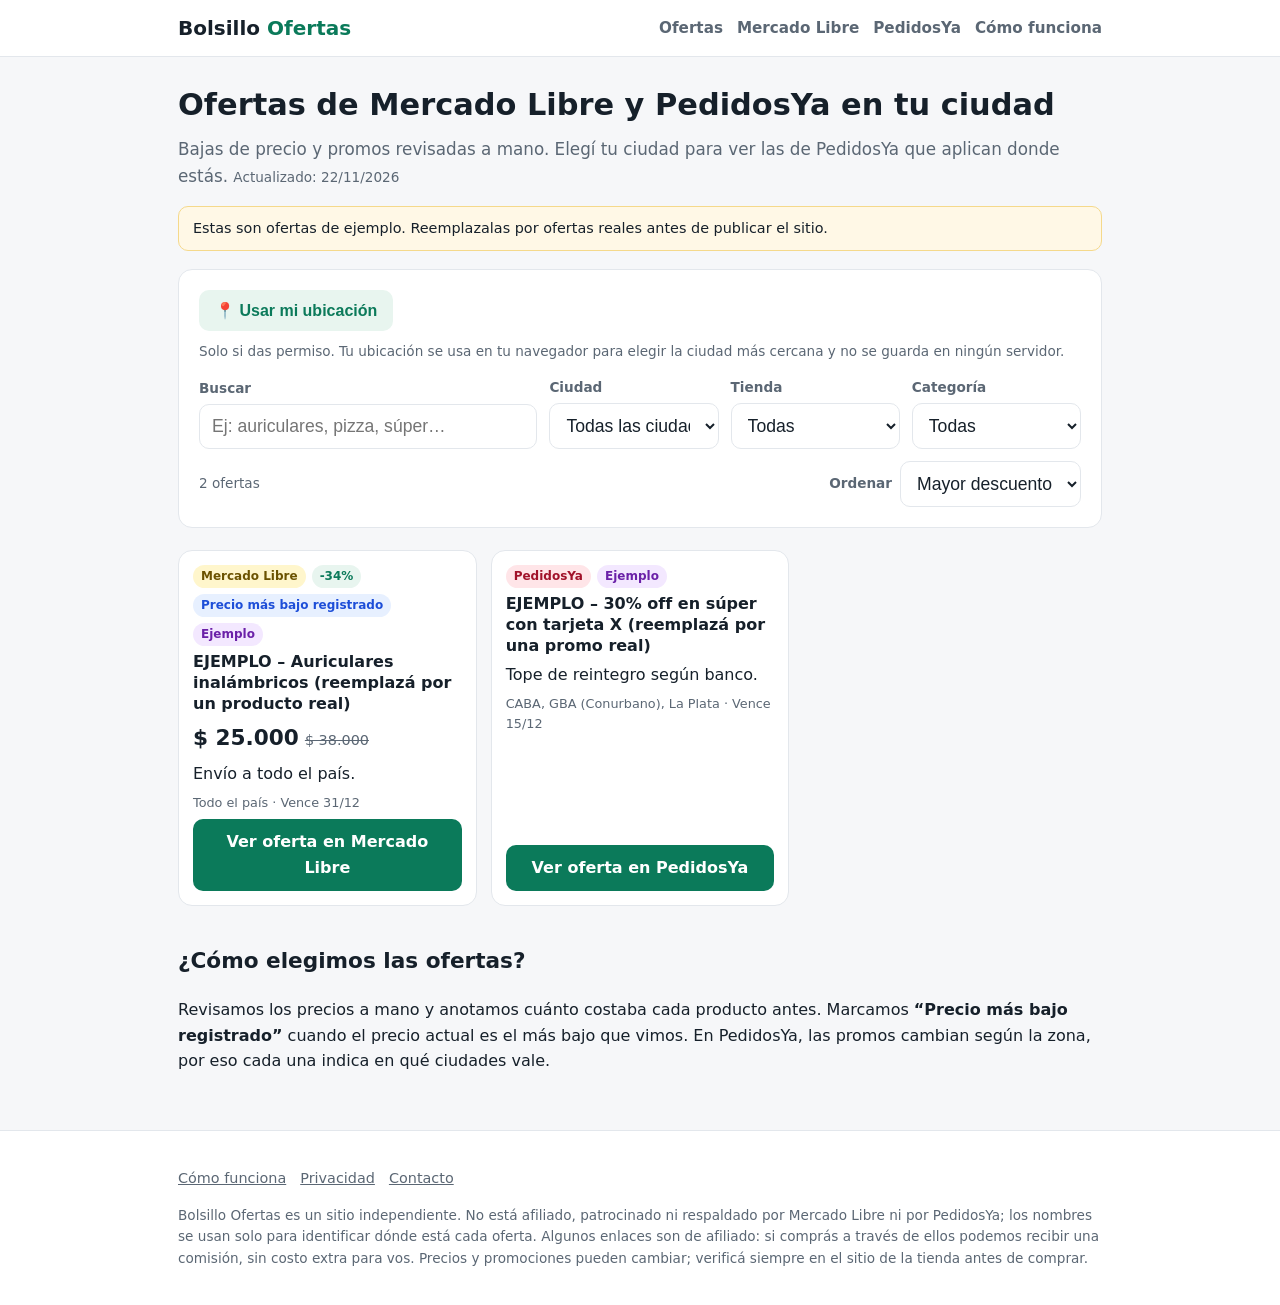
==== public/index.html @ 4b8d8bc1 "Sitio inicial de Bolsillo Ofertas Co-Authored-By: Claude Opus 5.5 <noreply@anthropic.com> Claude-Ses" ====
<!doctype html><html lang="es-AR"><head><meta charset="utf-8"><meta name="viewport" content="width=device-width,initial-scale=1"><link rel="stylesheet" href="assets/style.css">
<!-- AdSense: cuando te aprueben, descomentá y poné tu ID de editor
<script async src="https://pagead2.googlesyndication.com/pagead/js/adsbygoogle.js?client=ca-pub-XXXXXXXXXXXXXXXX" crossorigin="anonymous"></script> -->
<title>Ofertas de Mercado Libre y PedidosYa cerca tuyo | Bolsillo Ofertas</title>
<meta name="description" content="Ofertas y bajas de precio de Mercado Libre y promociones de PedidosYa en tu ciudad, revisadas a mano y actualizadas seguido.">
</head><body><header class="site"><div class="wrap"><a class="logo" href="index.html">Bolsillo<span> Ofertas</span></a><nav class="main"><a href="index.html">Ofertas</a><a href="index.html?tienda=mercadolibre">Mercado Libre</a><a href="index.html?tienda=pedidosya">PedidosYa</a><a href="acerca.html">Cómo funciona</a></nav></div></header>
<main><div class="wrap">
<h1>Ofertas de Mercado Libre y PedidosYa en tu ciudad</h1>
<p class="lead">Bajas de precio y promos revisadas a mano. Elegí tu ciudad para ver las de PedidosYa que aplican donde estás. <span id="updated" class="status"></span></p>
<p id="demo-notice" class="notice" hidden>Estas son ofertas de ejemplo. Reemplazalas por ofertas reales antes de publicar el sitio.</p>

<div class="card">
 <div class="loc"><button id="btn-loc" class="sec" type="button">📍 Usar mi ubicación</button>
 <span id="loc-status" class="status">Solo si das permiso. Tu ubicación se usa en tu navegador para elegir la ciudad más cercana y no se guarda en ningún servidor.</span></div>
 <div class="toolbar" style="margin-top:14px">
  <div class="full"><label for="q">Buscar</label><input id="q" type="search" placeholder="Ej: auriculares, pizza, súper…"></div>
  <div><label for="ciudad">Ciudad</label><select id="ciudad"></select></div>
  <div><label for="tienda">Tienda</label><select id="tienda"><option value="">Todas</option><option value="mercadolibre">Mercado Libre</option><option value="pedidosya">PedidosYa</option></select></div>
  <div><label for="cat">Categoría</label><select id="cat"></select></div>
 </div>
 <div style="display:flex;justify-content:space-between;align-items:center;margin-top:12px;gap:10px;flex-wrap:wrap">
  <span id="count" class="status"></span>
  <label style="display:flex;gap:8px;align-items:center;margin:0">Ordenar <select id="orden" style="width:auto"><option value="desc">Mayor descuento</option><option value="precio">Menor precio</option><option value="nuevo">Más nuevas</option></select></label>
 </div>
</div>

<div class="ad-slot"><!-- Bloque de anuncio AdSense --></div>
<section id="deals" class="deals" aria-live="polite"><p class="empty">Cargando ofertas…</p></section>
<div class="ad-slot"><!-- Bloque de anuncio AdSense --></div>

<h2>¿Cómo elegimos las ofertas?</h2>
<p>Revisamos los precios a mano y anotamos cuánto costaba cada producto antes. Marcamos <strong>“Precio más bajo registrado”</strong> cuando el precio actual es el más bajo que vimos. En PedidosYa, las promos cambian según la zona, por eso cada una indica en qué ciudades vale.</p>
</div></main>
<footer class="site"><div class="wrap"><p><a href="acerca.html">Cómo funciona</a><a href="privacidad.html">Privacidad</a><a href="mailto:contacto@bolsillo.online">Contacto</a></p><p class="disclaimer">Bolsillo Ofertas es un sitio independiente. No está afiliado, patrocinado ni respaldado por Mercado Libre ni por PedidosYa; los nombres se usan solo para identificar dónde está cada oferta. Algunos enlaces son de afiliado: si comprás a través de ellos podemos recibir una comisión, sin costo extra para vos. Precios y promociones pueden cambiar; verificá siempre en el sitio de la tienda antes de comprar.</p></div></footer>
<script src="assets/app.js"></script></body></html>
---- public/assets/style.css ----
:root{--bg:#f6f7f9;--card:#fff;--ink:#16202a;--muted:#5b6774;--brand:#0b7a5a;--brand-2:#e8f5ef;--line:#e3e7ec;--radius:14px}
*{box-sizing:border-box}
html{-webkit-text-size-adjust:100%}
body{margin:0;font-family:system-ui,-apple-system,"Segoe UI",Roboto,Arial,sans-serif;background:var(--bg);color:var(--ink);line-height:1.6}
a{color:var(--brand)}
.wrap{max-width:960px;margin:0 auto;padding:0 18px}
header.site{background:var(--card);border-bottom:1px solid var(--line)}
header.site .wrap{display:flex;align-items:center;justify-content:space-between;gap:12px;flex-wrap:wrap;padding-top:12px;padding-bottom:12px}
.logo{font-weight:800;font-size:1.25rem;text-decoration:none;color:var(--ink)}
.logo span{color:var(--brand)}
nav.main a{margin-left:14px;text-decoration:none;color:var(--muted);font-weight:600;font-size:.95rem}
nav.main a:hover,nav.main a[aria-current]{color:var(--brand)}
main{padding:24px 0 40px}
h1{font-size:1.9rem;line-height:1.2;margin:.2em 0 .4em}
h2{font-size:1.35rem;margin-top:1.8em}
h3{font-size:1.1rem}
.lead{color:var(--muted);font-size:1.05rem;margin-top:0}
.card{background:var(--card);border:1px solid var(--line);border-radius:var(--radius);padding:20px;margin:18px 0}
.grid{display:grid;gap:14px;grid-template-columns:repeat(auto-fit,minmax(200px,1fr))}
.tile{display:block;background:var(--card);border:1px solid var(--line);border-radius:var(--radius);padding:16px;text-decoration:none;color:var(--ink)}
.tile:hover{border-color:var(--brand)}
.tile strong{display:block;font-size:1.05rem}
.tile small{color:var(--muted)}
.rate-name{font-size:.85rem;color:var(--muted);text-transform:uppercase;letter-spacing:.04em}
.rate-val{font-size:1.5rem;font-weight:800}
.rate-sub{font-size:.85rem;color:var(--muted)}
form.conv{display:grid;gap:12px;grid-template-columns:1fr 1fr}
form.conv .full{grid-column:1/-1}
label{font-size:.85rem;font-weight:600;color:var(--muted);display:block;margin-bottom:4px}
input,select{width:100%;font-size:1.1rem;padding:11px 12px;border:1px solid var(--line);border-radius:10px;background:#fff;color:var(--ink)}
input:focus,select:focus{outline:2px solid var(--brand);border-color:transparent}
button{font-size:1rem;padding:11px 16px;border:0;border-radius:10px;background:var(--brand);color:#fff;font-weight:700;cursor:pointer}
.result{background:var(--brand-2);border-radius:10px;padding:16px;font-size:1.4rem;font-weight:800;text-align:center}
.result small{display:block;font-size:.85rem;font-weight:500;color:var(--muted)}
.status{font-size:.85rem;color:var(--muted)}
.status.err{color:#b42318}
table{width:100%;border-collapse:collapse;font-size:.95rem}
th,td{text-align:left;padding:9px 8px;border-bottom:1px solid var(--line)}
th{color:var(--muted);font-weight:600}
td.num{text-align:right;font-variant-numeric:tabular-nums}
.ad-slot{margin:22px 0;min-height:0}
.faq dt{font-weight:700;margin-top:14px}
.faq dd{margin:4px 0 0}
.disclaimer{font-size:.85rem;color:var(--muted)}
footer.site{border-top:1px solid var(--line);background:var(--card);padding:22px 0;font-size:.9rem;color:var(--muted)}
footer.site a{color:var(--muted);margin-right:14px}
@media (max-width:600px){form.conv{grid-template-columns:1fr}nav.main a{margin:0 12px 0 0}h1{font-size:1.55rem}}
/* --- Monitor de ofertas --- */
.toolbar{display:grid;gap:12px;grid-template-columns:2fr 1fr 1fr 1fr;align-items:end}
.loc{display:flex;gap:10px;align-items:center;flex-wrap:wrap}
.loc button.sec{background:var(--brand-2);color:var(--brand)}
.deals{display:grid;gap:14px;grid-template-columns:repeat(auto-fill,minmax(230px,1fr))}
.deal{background:var(--card);border:1px solid var(--line);border-radius:var(--radius);overflow:hidden;display:flex;flex-direction:column}
.deal img{width:100%;height:160px;object-fit:contain;background:#fff;border-bottom:1px solid var(--line)}
.deal .body{padding:14px;display:flex;flex-direction:column;gap:6px;flex:1}
.deal h3{margin:0;font-size:1rem;line-height:1.3}
.price{font-size:1.35rem;font-weight:800}
.old{color:var(--muted);text-decoration:line-through;font-size:.9rem;margin-left:6px;font-weight:500}
.badges{display:flex;gap:6px;flex-wrap:wrap}
.badge{font-size:.75rem;font-weight:700;padding:2px 8px;border-radius:99px;background:var(--brand-2);color:var(--brand)}
.badge.ml{background:#fff6cc;color:#6b5200}
.badge.py{background:#ffe5e8;color:#a1122a}
.badge.low{background:#e7f0ff;color:#1d4ed8}
.badge.demo{background:#f3e8ff;color:#6b21a8}
.deal .meta{font-size:.8rem;color:var(--muted)}
.deal a.go{margin-top:auto;display:block;text-align:center;background:var(--brand);color:#fff;text-decoration:none;font-weight:700;padding:10px;border-radius:10px}
.notice{background:#fff8e6;border:1px solid #f5d98b;border-radius:10px;padding:10px 14px;font-size:.9rem}
.empty{color:var(--muted);text-align:center;padding:30px}
textarea{width:100%;min-height:220px;font-family:ui-monospace,monospace;font-size:.85rem;padding:10px;border:1px solid var(--line);border-radius:10px}
@media (max-width:700px){.toolbar{grid-template-columns:1fr 1fr}.toolbar .full{grid-column:1/-1}}
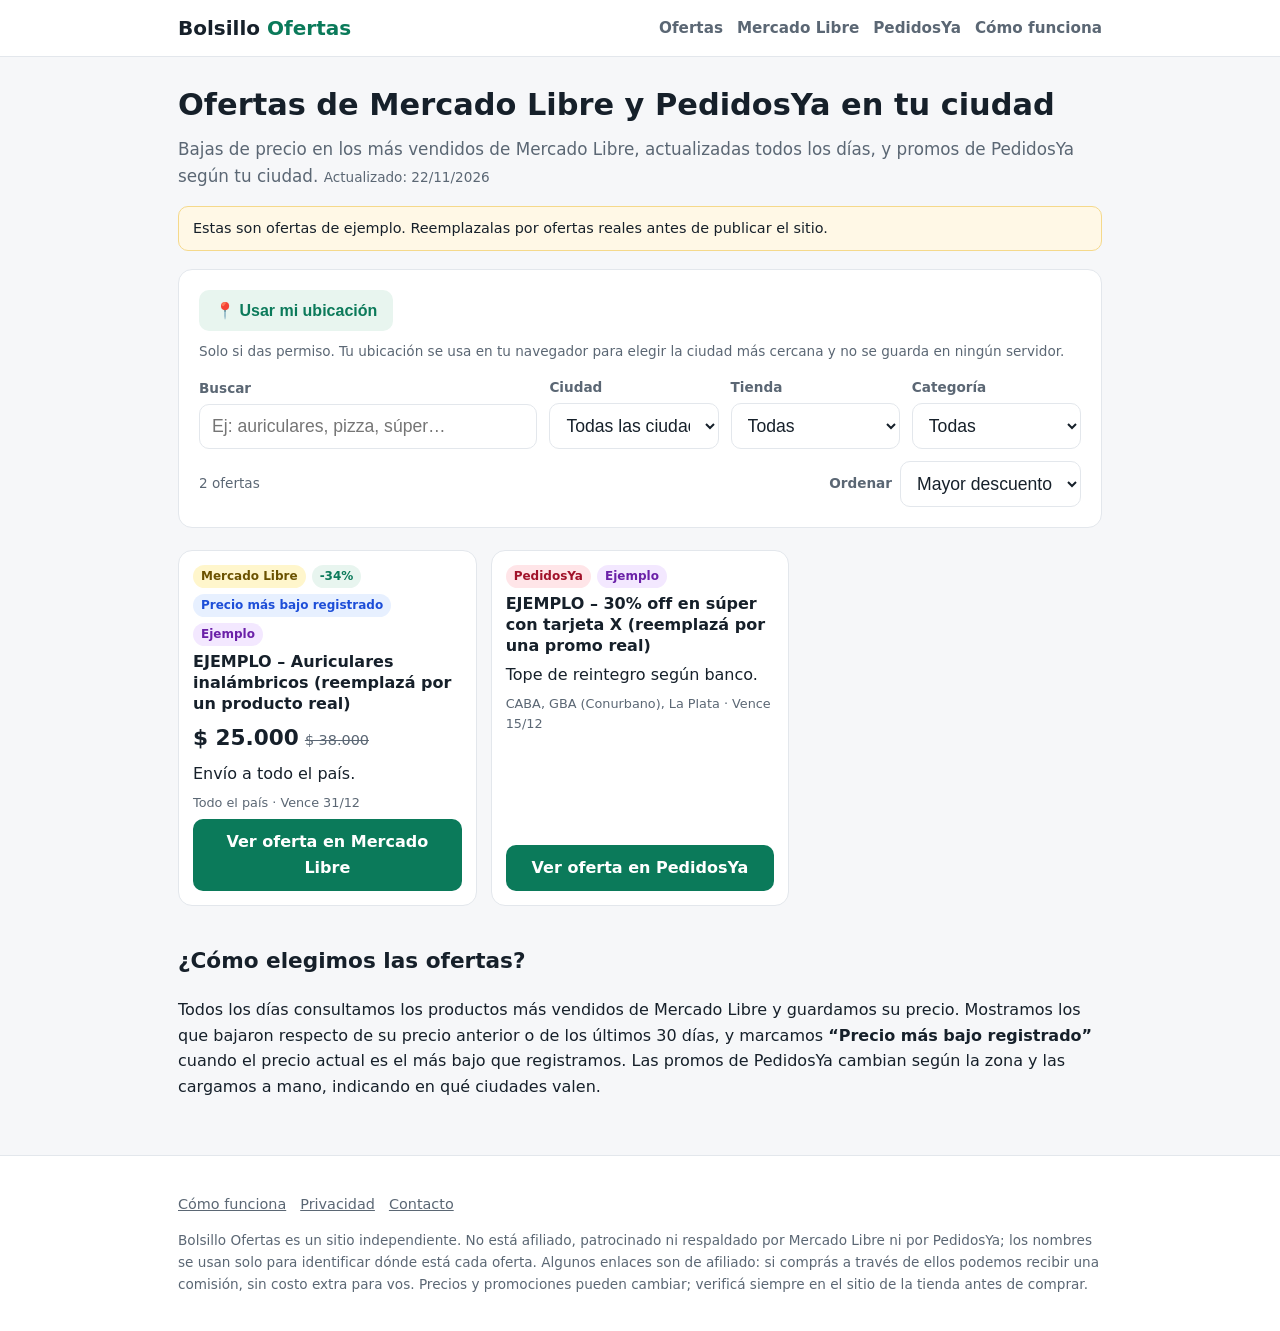
==== commit cbf73b48: "Actualización diaria automática de ofertas de Mercado Libre con la API oficial Co-Authored-By: Claud" ====
--- a/public/index.html
+++ b/public/index.html
@@ -6,7 +6,7 @@
 </head><body><header class="site"><div class="wrap"><a class="logo" href="index.html">Bolsillo<span> Ofertas</span></a><nav class="main"><a href="index.html">Ofertas</a><a href="index.html?tienda=mercadolibre">Mercado Libre</a><a href="index.html?tienda=pedidosya">PedidosYa</a><a href="acerca.html">Cómo funciona</a></nav></div></header>
 <main><div class="wrap">
 <h1>Ofertas de Mercado Libre y PedidosYa en tu ciudad</h1>
-<p class="lead">Bajas de precio y promos revisadas a mano. Elegí tu ciudad para ver las de PedidosYa que aplican donde estás. <span id="updated" class="status"></span></p>
+<p class="lead">Bajas de precio en los más vendidos de Mercado Libre, actualizadas todos los días, y promos de PedidosYa según tu ciudad. <span id="updated" class="status"></span></p>
 <p id="demo-notice" class="notice" hidden>Estas son ofertas de ejemplo. Reemplazalas por ofertas reales antes de publicar el sitio.</p>
 
 <div class="card">
@@ -29,7 +29,7 @@
 <div class="ad-slot"><!-- Bloque de anuncio AdSense --></div>
 
 <h2>¿Cómo elegimos las ofertas?</h2>
-<p>Revisamos los precios a mano y anotamos cuánto costaba cada producto antes. Marcamos <strong>“Precio más bajo registrado”</strong> cuando el precio actual es el más bajo que vimos. En PedidosYa, las promos cambian según la zona, por eso cada una indica en qué ciudades vale.</p>
+<p>Todos los días consultamos los productos más vendidos de Mercado Libre y guardamos su precio. Mostramos los que bajaron respecto de su precio anterior o de los últimos 30 días, y marcamos <strong>“Precio más bajo registrado”</strong> cuando el precio actual es el más bajo que registramos. Las promos de PedidosYa cambian según la zona y las cargamos a mano, indicando en qué ciudades valen.</p>
 </div></main>
 <footer class="site"><div class="wrap"><p><a href="acerca.html">Cómo funciona</a><a href="privacidad.html">Privacidad</a><a href="mailto:contacto@bolsillo.online">Contacto</a></p><p class="disclaimer">Bolsillo Ofertas es un sitio independiente. No está afiliado, patrocinado ni respaldado por Mercado Libre ni por PedidosYa; los nombres se usan solo para identificar dónde está cada oferta. Algunos enlaces son de afiliado: si comprás a través de ellos podemos recibir una comisión, sin costo extra para vos. Precios y promociones pueden cambiar; verificá siempre en el sitio de la tienda antes de comprar.</p></div></footer>
 <script src="assets/app.js"></script></body></html>
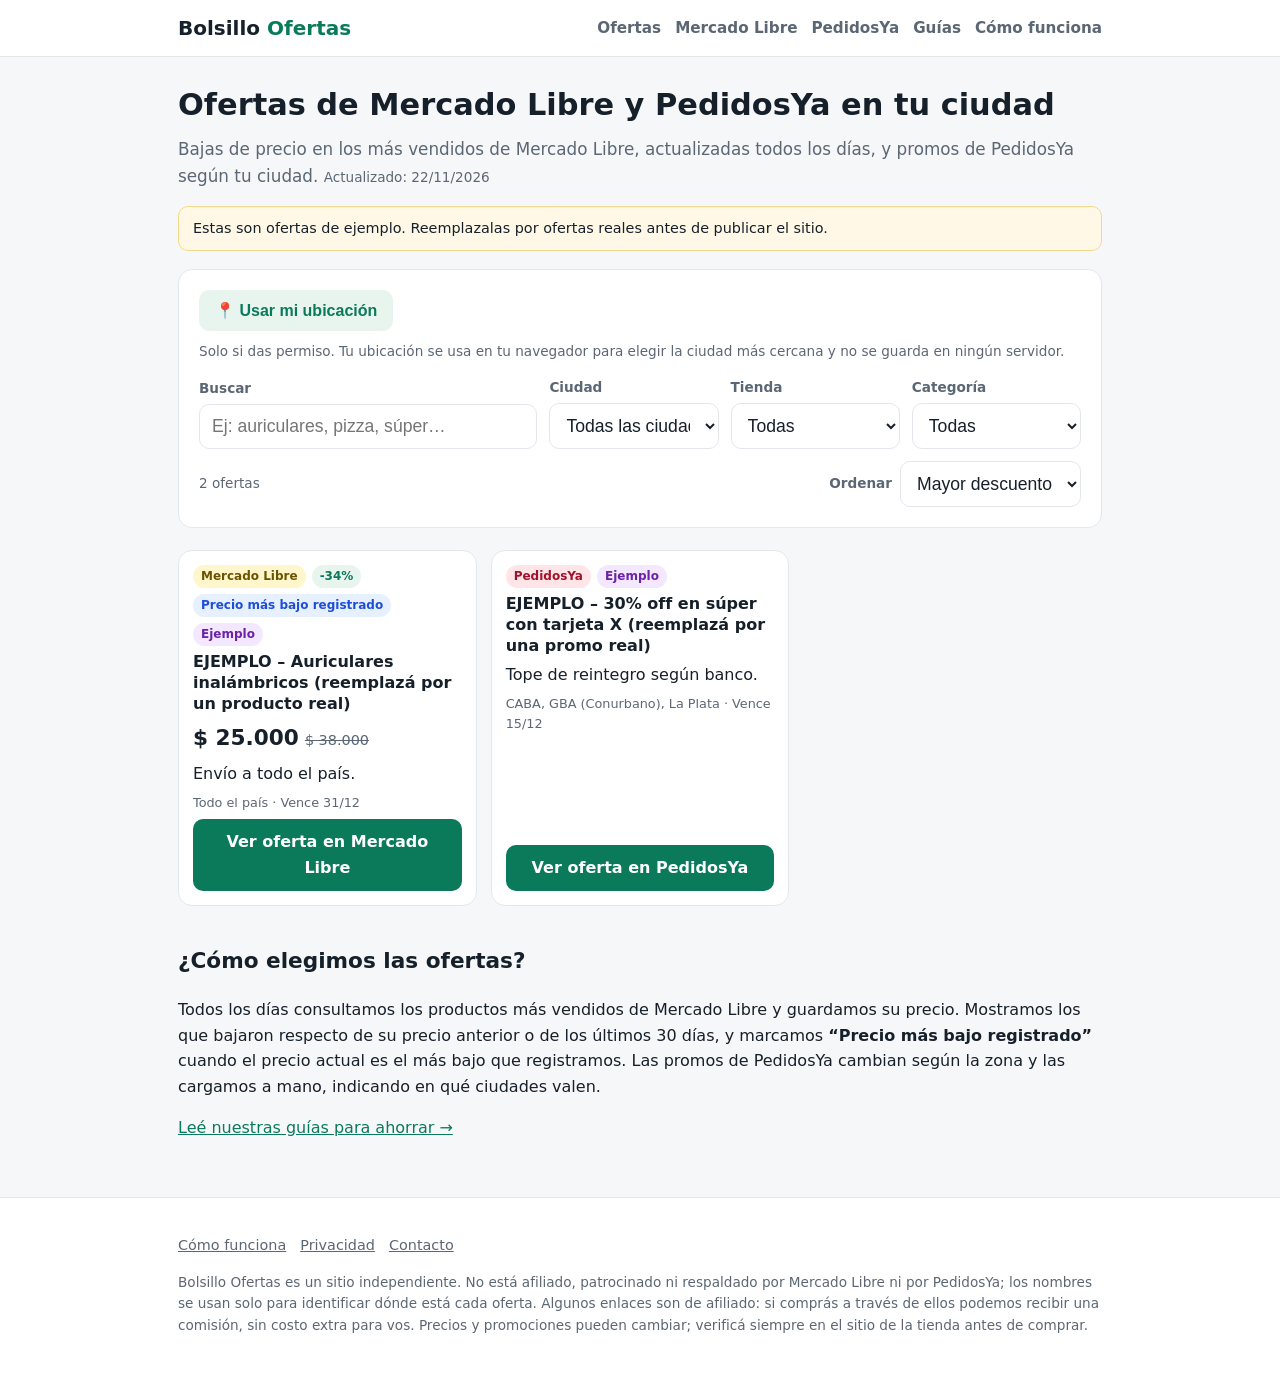
==== commit 16f2f943: "Guías de ahorro para contenido propio (AdSense) Co-Authored-By: Claude Opus 5.5 <noreply@anthropic.c" ====
--- a/public/index.html
+++ b/public/index.html
@@ -3,7 +3,7 @@
 <script async src="https://pagead2.googlesyndication.com/pagead/js/adsbygoogle.js?client=ca-pub-XXXXXXXXXXXXXXXX" crossorigin="anonymous"></script> -->
 <title>Ofertas de Mercado Libre y PedidosYa cerca tuyo | Bolsillo Ofertas</title>
 <meta name="description" content="Ofertas y bajas de precio de Mercado Libre y promociones de PedidosYa en tu ciudad, revisadas a mano y actualizadas seguido.">
-</head><body><header class="site"><div class="wrap"><a class="logo" href="index.html">Bolsillo<span> Ofertas</span></a><nav class="main"><a href="index.html">Ofertas</a><a href="index.html?tienda=mercadolibre">Mercado Libre</a><a href="index.html?tienda=pedidosya">PedidosYa</a><a href="acerca.html">Cómo funciona</a></nav></div></header>
+</head><body><header class="site"><div class="wrap"><a class="logo" href="index.html">Bolsillo<span> Ofertas</span></a><nav class="main"><a href="index.html">Ofertas</a><a href="index.html?tienda=mercadolibre">Mercado Libre</a><a href="index.html?tienda=pedidosya">PedidosYa</a><a href="guias.html">Guías</a><a href="acerca.html">Cómo funciona</a></nav></div></header>
 <main><div class="wrap">
 <h1>Ofertas de Mercado Libre y PedidosYa en tu ciudad</h1>
 <p class="lead">Bajas de precio en los más vendidos de Mercado Libre, actualizadas todos los días, y promos de PedidosYa según tu ciudad. <span id="updated" class="status"></span></p>
@@ -30,6 +30,7 @@
 
 <h2>¿Cómo elegimos las ofertas?</h2>
 <p>Todos los días consultamos los productos más vendidos de Mercado Libre y guardamos su precio. Mostramos los que bajaron respecto de su precio anterior o de los últimos 30 días, y marcamos <strong>“Precio más bajo registrado”</strong> cuando el precio actual es el más bajo que registramos. Las promos de PedidosYa cambian según la zona y las cargamos a mano, indicando en qué ciudades valen.</p>
+<p><a href="guias.html">Leé nuestras guías para ahorrar →</a></p>
 </div></main>
 <footer class="site"><div class="wrap"><p><a href="acerca.html">Cómo funciona</a><a href="privacidad.html">Privacidad</a><a href="mailto:contacto@bolsillo.online">Contacto</a></p><p class="disclaimer">Bolsillo Ofertas es un sitio independiente. No está afiliado, patrocinado ni respaldado por Mercado Libre ni por PedidosYa; los nombres se usan solo para identificar dónde está cada oferta. Algunos enlaces son de afiliado: si comprás a través de ellos podemos recibir una comisión, sin costo extra para vos. Precios y promociones pueden cambiar; verificá siempre en el sitio de la tienda antes de comprar.</p></div></footer>
 <script src="assets/app.js"></script></body></html>
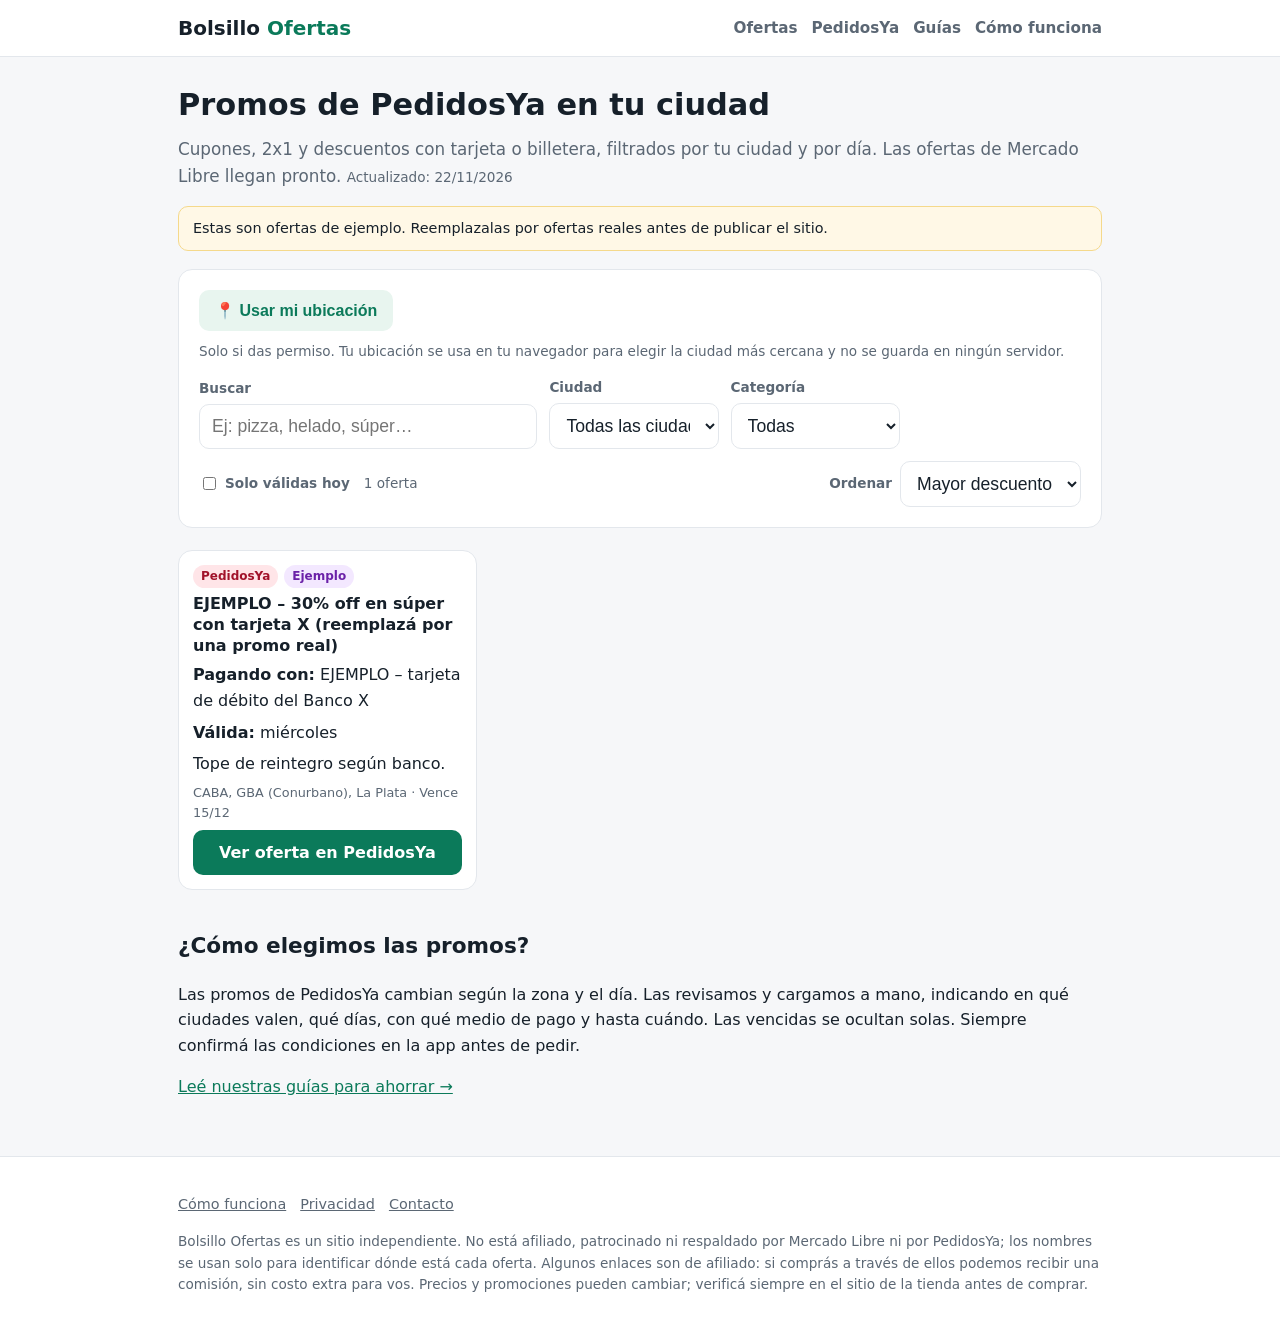
==== commit e9672e3d: "Enfocar en PedidosYa: Mercado Libre deshabilitado temporalmente; cupón, días y medio de pago Co-Auth" ====
--- a/public/index.html
+++ b/public/index.html
@@ -1,25 +1,26 @@
 <!doctype html><html lang="es-AR"><head><meta charset="utf-8"><meta name="viewport" content="width=device-width,initial-scale=1"><link rel="stylesheet" href="assets/style.css">
 <!-- AdSense: cuando te aprueben, descomentá y poné tu ID de editor
 <script async src="https://pagead2.googlesyndication.com/pagead/js/adsbygoogle.js?client=ca-pub-XXXXXXXXXXXXXXXX" crossorigin="anonymous"></script> -->
-<title>Ofertas de Mercado Libre y PedidosYa cerca tuyo | Bolsillo Ofertas</title>
-<meta name="description" content="Ofertas y bajas de precio de Mercado Libre y promociones de PedidosYa en tu ciudad, revisadas a mano y actualizadas seguido.">
-</head><body><header class="site"><div class="wrap"><a class="logo" href="index.html">Bolsillo<span> Ofertas</span></a><nav class="main"><a href="index.html">Ofertas</a><a href="index.html?tienda=mercadolibre">Mercado Libre</a><a href="index.html?tienda=pedidosya">PedidosYa</a><a href="guias.html">Guías</a><a href="acerca.html">Cómo funciona</a></nav></div></header>
+<title>Promos y cupones de PedidosYa en tu ciudad | Bolsillo Ofertas</title>
+<meta name="description" content="Promos, cupones y descuentos con tarjeta para PedidosYa, filtrados por tu ciudad y por día de la semana.">
+</head><body><header class="site"><div class="wrap"><a class="logo" href="index.html">Bolsillo<span> Ofertas</span></a><nav class="main"><a href="index.html">Ofertas</a><a href="index.html?tienda=pedidosya">PedidosYa</a><a href="guias.html">Guías</a><a href="acerca.html">Cómo funciona</a></nav></div></header>
 <main><div class="wrap">
-<h1>Ofertas de Mercado Libre y PedidosYa en tu ciudad</h1>
-<p class="lead">Bajas de precio en los más vendidos de Mercado Libre, actualizadas todos los días, y promos de PedidosYa según tu ciudad. <span id="updated" class="status"></span></p>
+<h1>Promos de PedidosYa en tu ciudad</h1>
+<p class="lead">Cupones, 2x1 y descuentos con tarjeta o billetera, filtrados por tu ciudad y por día. Las ofertas de Mercado Libre llegan pronto. <span id="updated" class="status"></span></p>
+<p id="ml-notice" class="notice" hidden>Las ofertas de Mercado Libre están deshabilitadas por ahora. Vuelven pronto.</p>
 <p id="demo-notice" class="notice" hidden>Estas son ofertas de ejemplo. Reemplazalas por ofertas reales antes de publicar el sitio.</p>
 
 <div class="card">
  <div class="loc"><button id="btn-loc" class="sec" type="button">📍 Usar mi ubicación</button>
  <span id="loc-status" class="status">Solo si das permiso. Tu ubicación se usa en tu navegador para elegir la ciudad más cercana y no se guarda en ningún servidor.</span></div>
  <div class="toolbar" style="margin-top:14px">
-  <div class="full"><label for="q">Buscar</label><input id="q" type="search" placeholder="Ej: auriculares, pizza, súper…"></div>
+  <div class="full"><label for="q">Buscar</label><input id="q" type="search" placeholder="Ej: pizza, helado, súper…"></div>
   <div><label for="ciudad">Ciudad</label><select id="ciudad"></select></div>
-  <div><label for="tienda">Tienda</label><select id="tienda"><option value="">Todas</option><option value="mercadolibre">Mercado Libre</option><option value="pedidosya">PedidosYa</option></select></div>
+  <div id="tienda-box"><label for="tienda">Tienda</label><select id="tienda"><option value="">Todas</option><option value="mercadolibre">Mercado Libre</option><option value="pedidosya">PedidosYa</option></select></div>
   <div><label for="cat">Categoría</label><select id="cat"></select></div>
  </div>
  <div style="display:flex;justify-content:space-between;align-items:center;margin-top:12px;gap:10px;flex-wrap:wrap">
-  <span id="count" class="status"></span>
+  <span style="display:flex;gap:14px;align-items:center"><label style="display:flex;gap:6px;align-items:center;margin:0"><input type="checkbox" id="hoy" style="width:auto"> Solo válidas hoy</label><span id="count" class="status"></span></span>
   <label style="display:flex;gap:8px;align-items:center;margin:0">Ordenar <select id="orden" style="width:auto"><option value="desc">Mayor descuento</option><option value="precio">Menor precio</option><option value="nuevo">Más nuevas</option></select></label>
  </div>
 </div>
@@ -28,8 +29,8 @@
 <section id="deals" class="deals" aria-live="polite"><p class="empty">Cargando ofertas…</p></section>
 <div class="ad-slot"><!-- Bloque de anuncio AdSense --></div>
 
-<h2>¿Cómo elegimos las ofertas?</h2>
-<p>Todos los días consultamos los productos más vendidos de Mercado Libre y guardamos su precio. Mostramos los que bajaron respecto de su precio anterior o de los últimos 30 días, y marcamos <strong>“Precio más bajo registrado”</strong> cuando el precio actual es el más bajo que registramos. Las promos de PedidosYa cambian según la zona y las cargamos a mano, indicando en qué ciudades valen.</p>
+<h2>¿Cómo elegimos las promos?</h2>
+<p>Las promos de PedidosYa cambian según la zona y el día. Las revisamos y cargamos a mano, indicando en qué ciudades valen, qué días, con qué medio de pago y hasta cuándo. Las vencidas se ocultan solas. Siempre confirmá las condiciones en la app antes de pedir.</p>
 <p><a href="guias.html">Leé nuestras guías para ahorrar →</a></p>
 </div></main>
 <footer class="site"><div class="wrap"><p><a href="acerca.html">Cómo funciona</a><a href="privacidad.html">Privacidad</a><a href="mailto:contacto@bolsillo.online">Contacto</a></p><p class="disclaimer">Bolsillo Ofertas es un sitio independiente. No está afiliado, patrocinado ni respaldado por Mercado Libre ni por PedidosYa; los nombres se usan solo para identificar dónde está cada oferta. Algunos enlaces son de afiliado: si comprás a través de ellos podemos recibir una comisión, sin costo extra para vos. Precios y promociones pueden cambiar; verificá siempre en el sitio de la tienda antes de comprar.</p></div></footer>
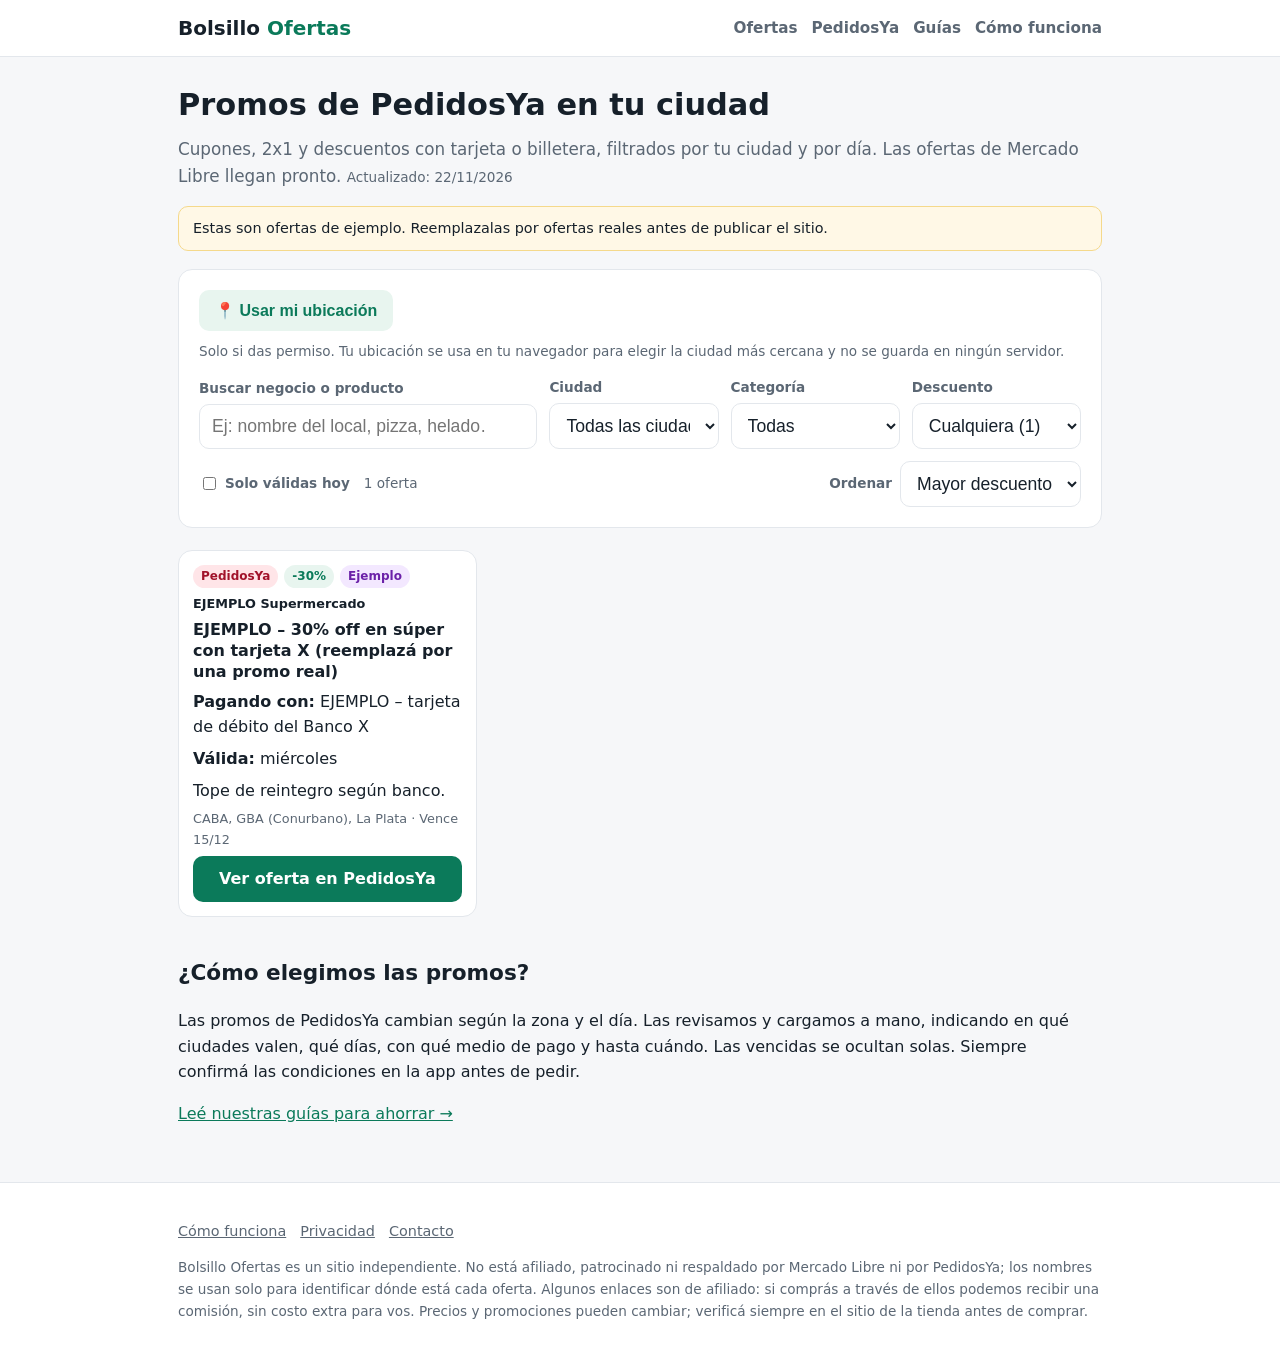
==== commit 8a4df83a: "Filtro por % de descuento y buscador por negocio según la ciudad Co-Authored-By: Claude Opus 5.5 <no" ====
--- a/public/index.html
+++ b/public/index.html
@@ -14,10 +14,11 @@
  <div class="loc"><button id="btn-loc" class="sec" type="button">📍 Usar mi ubicación</button>
  <span id="loc-status" class="status">Solo si das permiso. Tu ubicación se usa en tu navegador para elegir la ciudad más cercana y no se guarda en ningún servidor.</span></div>
  <div class="toolbar" style="margin-top:14px">
-  <div class="full"><label for="q">Buscar</label><input id="q" type="search" placeholder="Ej: pizza, helado, súper…"></div>
+  <div class="full"><label for="q">Buscar negocio o producto</label><input id="q" type="search" list="negocios" autocomplete="off" placeholder="Ej: nombre del local, pizza, helado…"><datalist id="negocios"></datalist></div>
   <div><label for="ciudad">Ciudad</label><select id="ciudad"></select></div>
   <div id="tienda-box"><label for="tienda">Tienda</label><select id="tienda"><option value="">Todas</option><option value="mercadolibre">Mercado Libre</option><option value="pedidosya">PedidosYa</option></select></div>
   <div><label for="cat">Categoría</label><select id="cat"></select></div>
+  <div><label for="min">Descuento</label><select id="min"></select></div>
  </div>
  <div style="display:flex;justify-content:space-between;align-items:center;margin-top:12px;gap:10px;flex-wrap:wrap">
   <span style="display:flex;gap:14px;align-items:center"><label style="display:flex;gap:6px;align-items:center;margin:0"><input type="checkbox" id="hoy" style="width:auto"> Solo válidas hoy</label><span id="count" class="status"></span></span>
--- a/public/assets/style.css
+++ b/public/assets/style.css
@@ -46,7 +46,7 @@
 footer.site a{color:var(--muted);margin-right:14px}
 @media (max-width:600px){form.conv{grid-template-columns:1fr}nav.main a{margin:0 12px 0 0}h1{font-size:1.55rem}}
 /* --- Monitor de ofertas --- */
-.toolbar{display:grid;gap:12px;grid-template-columns:2fr 1fr 1fr 1fr;align-items:end}
+.toolbar{display:grid;gap:12px;grid-template-columns:2fr 1fr 1fr 1fr;align-items:end}.toolbar [hidden]{display:none}
 .loc{display:flex;gap:10px;align-items:center;flex-wrap:wrap}
 .loc button.sec{background:var(--brand-2);color:var(--brand)}
 .deals{display:grid;gap:14px;grid-template-columns:repeat(auto-fill,minmax(230px,1fr))}
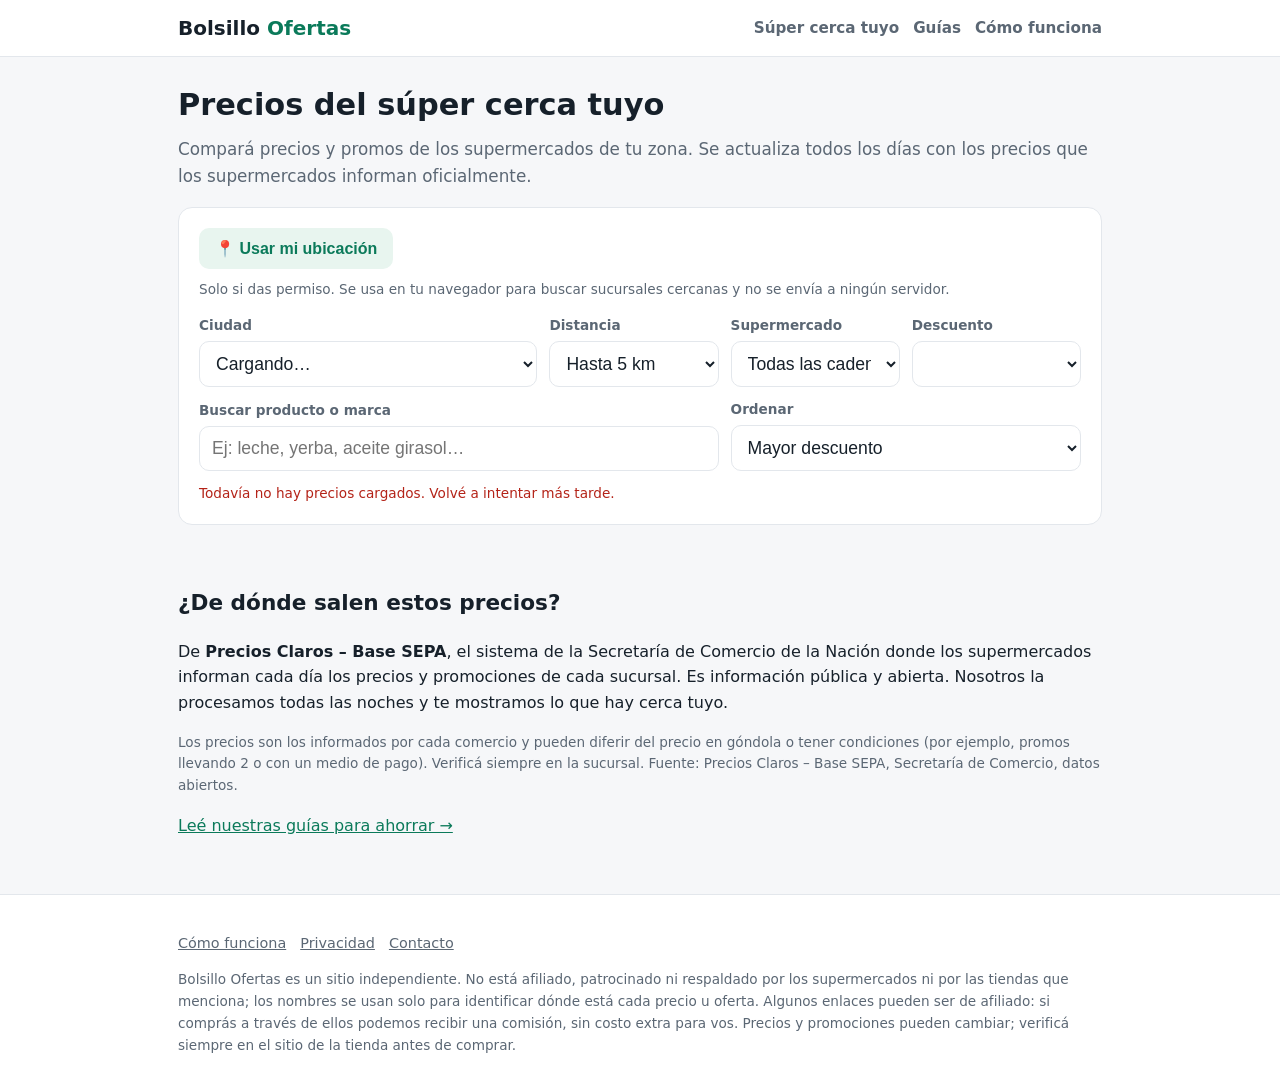
==== commit 01ce847c: "Súper cerca tuyo: comparador automático con datos abiertos SEPA (Precios Claros) Co-Authored-By: Cla" ====
--- a/public/index.html
+++ b/public/index.html
@@ -1,38 +1,34 @@
 <!doctype html><html lang="es-AR"><head><meta charset="utf-8"><meta name="viewport" content="width=device-width,initial-scale=1"><link rel="stylesheet" href="assets/style.css">
 <!-- AdSense: cuando te aprueben, descomentá y poné tu ID de editor
 <script async src="https://pagead2.googlesyndication.com/pagead/js/adsbygoogle.js?client=ca-pub-XXXXXXXXXXXXXXXX" crossorigin="anonymous"></script> -->
-<title>Promos y cupones de PedidosYa en tu ciudad | Bolsillo Ofertas</title>
-<meta name="description" content="Promos, cupones y descuentos con tarjeta para PedidosYa, filtrados por tu ciudad y por día de la semana.">
-</head><body><header class="site"><div class="wrap"><a class="logo" href="index.html">Bolsillo<span> Ofertas</span></a><nav class="main"><a href="index.html">Ofertas</a><a href="index.html?tienda=pedidosya">PedidosYa</a><a href="guias.html">Guías</a><a href="acerca.html">Cómo funciona</a></nav></div></header>
+<title>Precios del súper cerca tuyo: compará supermercados | Bolsillo Ofertas</title>
+<meta name="description" content="Compará precios y promos de supermercados cerca tuyo. Datos oficiales de Precios Claros actualizados todos los días.">
+</head><body><body><header class="site"><div class="wrap"><a class="logo" href="index.html">Bolsillo<span> Ofertas</span></a><nav class="main"><a href="index.html">Súper cerca tuyo</a><a href="guias.html">Guías</a><a href="acerca.html">Cómo funciona</a></nav></div></header>
 <main><div class="wrap">
-<h1>Promos de PedidosYa en tu ciudad</h1>
-<p class="lead">Cupones, 2x1 y descuentos con tarjeta o billetera, filtrados por tu ciudad y por día. Las ofertas de Mercado Libre llegan pronto. <span id="updated" class="status"></span></p>
-<p id="ml-notice" class="notice" hidden>Las ofertas de Mercado Libre están deshabilitadas por ahora. Vuelven pronto.</p>
-<p id="demo-notice" class="notice" hidden>Estas son ofertas de ejemplo. Reemplazalas por ofertas reales antes de publicar el sitio.</p>
-
+<h1>Precios del súper cerca tuyo</h1>
+<p class="lead">Compará precios y promos de los supermercados de tu zona. Se actualiza todos los días con los precios que los supermercados informan oficialmente.</p>
 <div class="card">
  <div class="loc"><button id="btn-loc" class="sec" type="button">📍 Usar mi ubicación</button>
- <span id="loc-status" class="status">Solo si das permiso. Tu ubicación se usa en tu navegador para elegir la ciudad más cercana y no se guarda en ningún servidor.</span></div>
+ <span class="status">Solo si das permiso. Se usa en tu navegador para buscar sucursales cercanas y no se envía a ningún servidor.</span></div>
  <div class="toolbar" style="margin-top:14px">
-  <div class="full"><label for="q">Buscar negocio o producto</label><input id="q" type="search" list="negocios" autocomplete="off" placeholder="Ej: nombre del local, pizza, helado…"><datalist id="negocios"></datalist></div>
-  <div><label for="ciudad">Ciudad</label><select id="ciudad"></select></div>
-  <div id="tienda-box"><label for="tienda">Tienda</label><select id="tienda"><option value="">Todas</option><option value="mercadolibre">Mercado Libre</option><option value="pedidosya">PedidosYa</option></select></div>
-  <div><label for="cat">Categoría</label><select id="cat"></select></div>
+  <div><label for="ciudad">Ciudad</label><select id="ciudad"><option>Cargando…</option></select></div>
+  <div><label for="radio">Distancia</label><select id="radio"><option value="2">Hasta 2 km</option><option value="5" selected>Hasta 5 km</option><option value="10">Hasta 10 km</option><option value="20">Hasta 20 km</option></select></div>
+  <div><label for="cadena">Supermercado</label><select id="cadena"><option value="">Todas las cadenas</option></select></div>
   <div><label for="min">Descuento</label><select id="min"></select></div>
+  <div class="span2"><label for="q">Buscar producto o marca</label><input id="q" type="search" placeholder="Ej: leche, yerba, aceite girasol…"></div>
+  <div class="span2"><label for="orden">Ordenar</label><select id="orden"><option value="desc">Mayor descuento</option><option value="precio">Menor precio</option><option value="suc">En más sucursales</option></select></div>
  </div>
- <div style="display:flex;justify-content:space-between;align-items:center;margin-top:12px;gap:10px;flex-wrap:wrap">
-  <span style="display:flex;gap:14px;align-items:center"><label style="display:flex;gap:6px;align-items:center;margin:0"><input type="checkbox" id="hoy" style="width:auto"> Solo válidas hoy</label><span id="count" class="status"></span></span>
-  <label style="display:flex;gap:8px;align-items:center;margin:0">Ordenar <select id="orden" style="width:auto"><option value="desc">Mayor descuento</option><option value="precio">Menor precio</option><option value="nuevo">Más nuevas</option></select></label>
- </div>
+ <p id="st" class="status" style="margin:12px 0 0">Cargando…</p>
+ <span id="count" class="status"></span>
 </div>
-
 <div class="ad-slot"><!-- Bloque de anuncio AdSense --></div>
-<section id="deals" class="deals" aria-live="polite"><p class="empty">Cargando ofertas…</p></section>
+<section id="res" class="deals" aria-live="polite"></section>
+<p style="text-align:center;margin-top:16px"><button id="mas" type="button" hidden>Ver más productos</button></p>
 <div class="ad-slot"><!-- Bloque de anuncio AdSense --></div>
-
-<h2>¿Cómo elegimos las promos?</h2>
-<p>Las promos de PedidosYa cambian según la zona y el día. Las revisamos y cargamos a mano, indicando en qué ciudades valen, qué días, con qué medio de pago y hasta cuándo. Las vencidas se ocultan solas. Siempre confirmá las condiciones en la app antes de pedir.</p>
+<h2>¿De dónde salen estos precios?</h2>
+<p>De <strong>Precios Claros – Base SEPA</strong>, el sistema de la Secretaría de Comercio de la Nación donde los supermercados informan cada día los precios y promociones de cada sucursal. Es información pública y abierta. Nosotros la procesamos todas las noches y te mostramos lo que hay cerca tuyo.</p>
+<p class="disclaimer">Los precios son los informados por cada comercio y pueden diferir del precio en góndola o tener condiciones (por ejemplo, promos llevando 2 o con un medio de pago). Verificá siempre en la sucursal. Fuente: Precios Claros – Base SEPA, Secretaría de Comercio, datos abiertos.</p>
 <p><a href="guias.html">Leé nuestras guías para ahorrar →</a></p>
 </div></main>
-<footer class="site"><div class="wrap"><p><a href="acerca.html">Cómo funciona</a><a href="privacidad.html">Privacidad</a><a href="mailto:contacto@bolsillo.online">Contacto</a></p><p class="disclaimer">Bolsillo Ofertas es un sitio independiente. No está afiliado, patrocinado ni respaldado por Mercado Libre ni por PedidosYa; los nombres se usan solo para identificar dónde está cada oferta. Algunos enlaces son de afiliado: si comprás a través de ellos podemos recibir una comisión, sin costo extra para vos. Precios y promociones pueden cambiar; verificá siempre en el sitio de la tienda antes de comprar.</p></div></footer>
-<script src="assets/app.js"></script></body></html>
+<footer class="site"><div class="wrap"><p><a href="acerca.html">Cómo funciona</a><a href="privacidad.html">Privacidad</a><a href="mailto:contacto@bolsillo.online">Contacto</a></p><p class="disclaimer">Bolsillo Ofertas es un sitio independiente. No está afiliado, patrocinado ni respaldado por los supermercados ni por las tiendas que menciona; los nombres se usan solo para identificar dónde está cada precio u oferta. Algunos enlaces pueden ser de afiliado: si comprás a través de ellos podemos recibir una comisión, sin costo extra para vos. Precios y promociones pueden cambiar; verificá siempre en el sitio de la tienda antes de comprar.</p></div></footer>
+<script src="assets/super.js"></script></body></html>
--- a/public/assets/style.css
+++ b/public/assets/style.css
@@ -68,3 +68,9 @@
 .empty{color:var(--muted);text-align:center;padding:30px}
 textarea{width:100%;min-height:220px;font-family:ui-monospace,monospace;font-size:.85rem;padding:10px;border:1px solid var(--line);border-radius:10px}
 @media (max-width:700px){.toolbar{grid-template-columns:1fr 1fr}.toolbar .full{grid-column:1/-1}}
+details summary{cursor:pointer;color:var(--brand);font-weight:600;font-size:.9rem;margin-top:6px}
+details table{font-size:.85rem;margin-top:6px}
+details td{padding:6px 4px;vertical-align:top}
+.deal .old{display:inline}
+small.old{margin-left:0;font-size:.8rem}
+.toolbar .span2{grid-column:span 2}
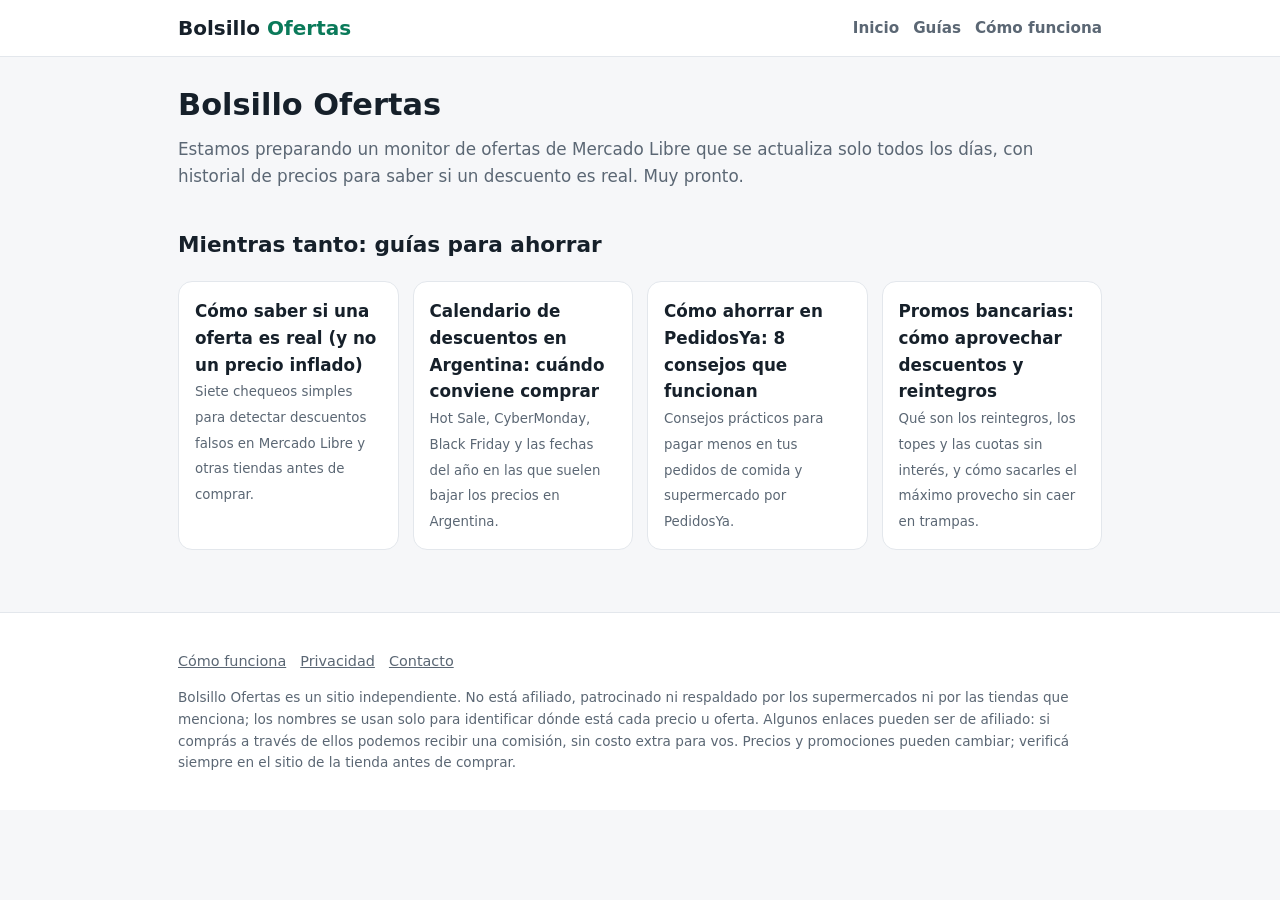
==== commit f394348d: "Quitar comparador SEPA; portada en espera de la API de Mercado Libre Co-Authored-By: Claude Opus 5.5" ====
--- a/public/index.html
+++ b/public/index.html
@@ -1,34 +1,15 @@
 <!doctype html><html lang="es-AR"><head><meta charset="utf-8"><meta name="viewport" content="width=device-width,initial-scale=1"><link rel="stylesheet" href="assets/style.css">
-<!-- AdSense: cuando te aprueben, descomentá y poné tu ID de editor
-<script async src="https://pagead2.googlesyndication.com/pagead/js/adsbygoogle.js?client=ca-pub-XXXXXXXXXXXXXXXX" crossorigin="anonymous"></script> -->
-<title>Precios del súper cerca tuyo: compará supermercados | Bolsillo Ofertas</title>
-<meta name="description" content="Compará precios y promos de supermercados cerca tuyo. Datos oficiales de Precios Claros actualizados todos los días.">
-</head><body><body><header class="site"><div class="wrap"><a class="logo" href="index.html">Bolsillo<span> Ofertas</span></a><nav class="main"><a href="index.html">Súper cerca tuyo</a><a href="guias.html">Guías</a><a href="acerca.html">Cómo funciona</a></nav></div></header>
+<script async src="https://pagead2.googlesyndication.com/pagead/js/adsbygoogle.js?client=ca-pub-1697004556284286" crossorigin="anonymous"></script>
+<title>Bolsillo Ofertas: ofertas reales y guías para ahorrar</title>
+<meta name="description" content="Guías para ahorrar en compras online en Argentina y, muy pronto, ofertas de Mercado Libre con historial de precios.">
+</head><body><body><body><header class="site"><div class="wrap"><a class="logo" href="index.html">Bolsillo<span> Ofertas</span></a><nav class="main"><a href="index.html">Inicio</a><a href="guias.html">Guías</a><a href="acerca.html">Cómo funciona</a></nav></div></header>
 <main><div class="wrap">
-<h1>Precios del súper cerca tuyo</h1>
-<p class="lead">Compará precios y promos de los supermercados de tu zona. Se actualiza todos los días con los precios que los supermercados informan oficialmente.</p>
-<div class="card">
- <div class="loc"><button id="btn-loc" class="sec" type="button">📍 Usar mi ubicación</button>
- <span class="status">Solo si das permiso. Se usa en tu navegador para buscar sucursales cercanas y no se envía a ningún servidor.</span></div>
- <div class="toolbar" style="margin-top:14px">
-  <div><label for="ciudad">Ciudad</label><select id="ciudad"><option>Cargando…</option></select></div>
-  <div><label for="radio">Distancia</label><select id="radio"><option value="2">Hasta 2 km</option><option value="5" selected>Hasta 5 km</option><option value="10">Hasta 10 km</option><option value="20">Hasta 20 km</option></select></div>
-  <div><label for="cadena">Supermercado</label><select id="cadena"><option value="">Todas las cadenas</option></select></div>
-  <div><label for="min">Descuento</label><select id="min"></select></div>
-  <div class="span2"><label for="q">Buscar producto o marca</label><input id="q" type="search" placeholder="Ej: leche, yerba, aceite girasol…"></div>
-  <div class="span2"><label for="orden">Ordenar</label><select id="orden"><option value="desc">Mayor descuento</option><option value="precio">Menor precio</option><option value="suc">En más sucursales</option></select></div>
- </div>
- <p id="st" class="status" style="margin:12px 0 0">Cargando…</p>
- <span id="count" class="status"></span>
-</div>
+<h1>Bolsillo Ofertas</h1>
+<p class="lead">Estamos preparando un monitor de ofertas de Mercado Libre que se actualiza solo todos los días, con historial de precios para saber si un descuento es real. Muy pronto.</p>
 <div class="ad-slot"><!-- Bloque de anuncio AdSense --></div>
-<section id="res" class="deals" aria-live="polite"></section>
-<p style="text-align:center;margin-top:16px"><button id="mas" type="button" hidden>Ver más productos</button></p>
+<h2>Mientras tanto: guías para ahorrar</h2>
+<div class="grid"><a class="tile" href="guia-oferta-real.html"><strong>Cómo saber si una oferta es real (y no un precio inflado)</strong><small>Siete chequeos simples para detectar descuentos falsos en Mercado Libre y otras tiendas antes de comprar.</small></a><a class="tile" href="guia-calendario-descuentos.html"><strong>Calendario de descuentos en Argentina: cuándo conviene comprar</strong><small>Hot Sale, CyberMonday, Black Friday y las fechas del año en las que suelen bajar los precios en Argentina.</small></a><a class="tile" href="guia-ahorrar-pedidosya.html"><strong>Cómo ahorrar en PedidosYa: 8 consejos que funcionan</strong><small>Consejos prácticos para pagar menos en tus pedidos de comida y supermercado por PedidosYa.</small></a><a class="tile" href="guia-promos-bancarias.html"><strong>Promos bancarias: cómo aprovechar descuentos y reintegros</strong><small>Qué son los reintegros, los topes y las cuotas sin interés, y cómo sacarles el máximo provecho sin caer en trampas.</small></a></div>
 <div class="ad-slot"><!-- Bloque de anuncio AdSense --></div>
-<h2>¿De dónde salen estos precios?</h2>
-<p>De <strong>Precios Claros – Base SEPA</strong>, el sistema de la Secretaría de Comercio de la Nación donde los supermercados informan cada día los precios y promociones de cada sucursal. Es información pública y abierta. Nosotros la procesamos todas las noches y te mostramos lo que hay cerca tuyo.</p>
-<p class="disclaimer">Los precios son los informados por cada comercio y pueden diferir del precio en góndola o tener condiciones (por ejemplo, promos llevando 2 o con un medio de pago). Verificá siempre en la sucursal. Fuente: Precios Claros – Base SEPA, Secretaría de Comercio, datos abiertos.</p>
-<p><a href="guias.html">Leé nuestras guías para ahorrar →</a></p>
 </div></main>
 <footer class="site"><div class="wrap"><p><a href="acerca.html">Cómo funciona</a><a href="privacidad.html">Privacidad</a><a href="mailto:contacto@bolsillo.online">Contacto</a></p><p class="disclaimer">Bolsillo Ofertas es un sitio independiente. No está afiliado, patrocinado ni respaldado por los supermercados ni por las tiendas que menciona; los nombres se usan solo para identificar dónde está cada precio u oferta. Algunos enlaces pueden ser de afiliado: si comprás a través de ellos podemos recibir una comisión, sin costo extra para vos. Precios y promociones pueden cambiar; verificá siempre en el sitio de la tienda antes de comprar.</p></div></footer>
-<script src="assets/super.js"></script></body></html>+</body></html>
